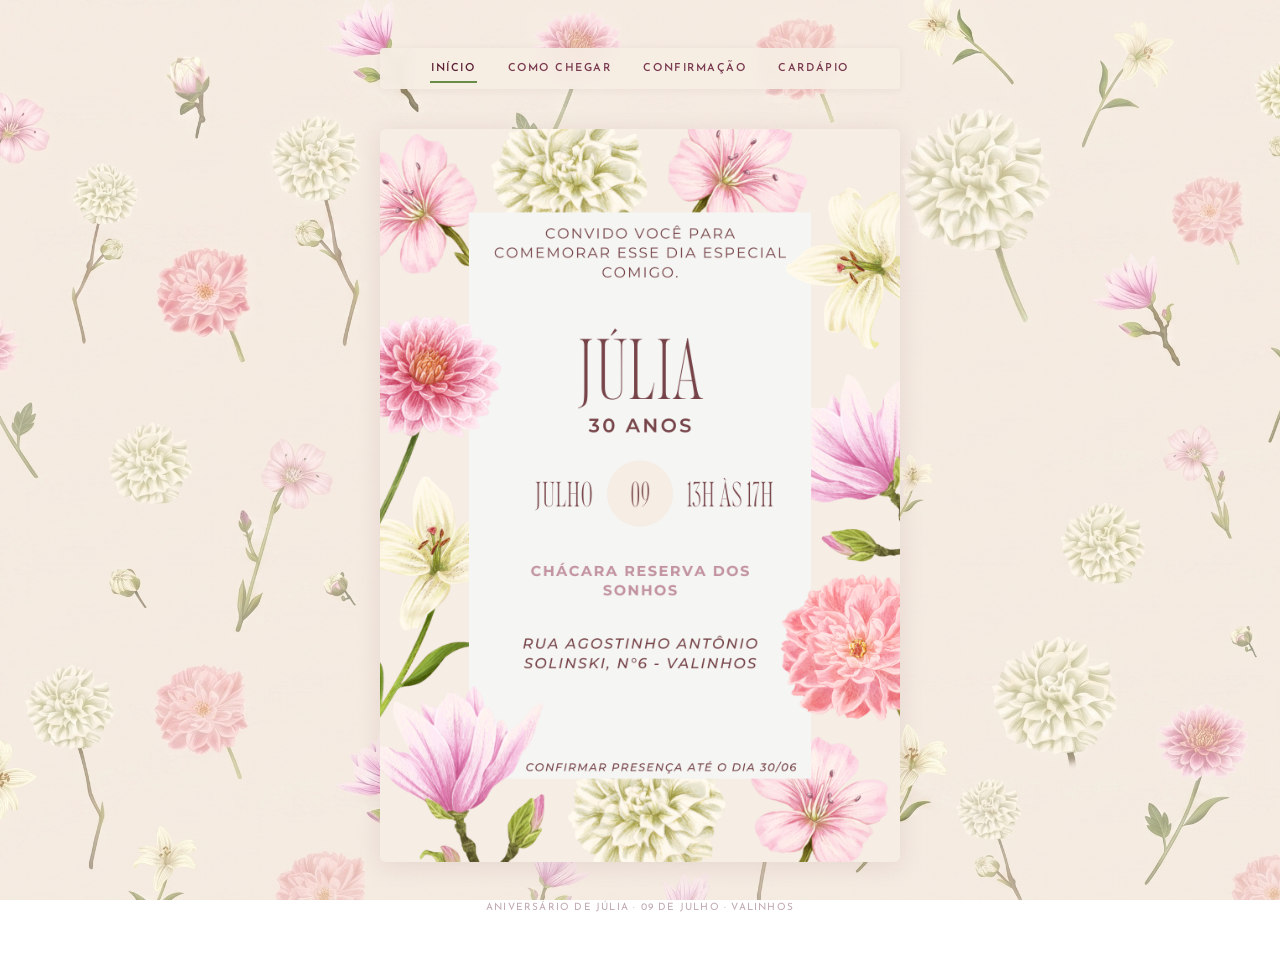
==== index.html @ 39576be2 "Update title with decorative emojis" ====
<!DOCTYPE html>
<html lang="pt-BR">
<head>
<meta charset="UTF-8">
<meta name="viewport" content="width=device-width, initial-scale=1.0">
<title>  🌸 Aniversário de Júlia – 30 Anos 🌸</title>
<link rel="preconnect" href="https://fonts.googleapis.com">
<link href="https://fonts.googleapis.com/css2?family=Cormorant+Garamond:ital,wght@0,400;0,600;1,400&family=Josefin+Sans:wght@300;400;600&display=swap" rel="stylesheet">
<style>
  *, *::before, *::after { box-sizing: border-box; margin: 0; padding: 0; }

  :root {
    --card-bg: #f6ede4;
    --panel-bg: rgba(255,252,252,0.97);
    --circle-bg: #f5efe8;
    --wine: #5c1f35;
    --wine-light: #7a3a50;
    --green: #6a8c4a;
    --font-display: 'Cormorant Garamond', serif;
    --font-ui: 'Josefin Sans', sans-serif;
  }

  html { scroll-behavior: smooth; }

  /* ── CAMADA DE FUNDO (corrige o bug do fundo desaparecendo) ──
     Antes o fundo estava em "background: var(--bg) ... fixed" no body:
     a variável --bg não existia (causava erro silencioso) e o
     "background-attachment: fixed" no body é o que faz a imagem
     "sumir" no Safari/iOS depois de carregar. Usar uma camada fixa
     separada resolve os dois problemas e funciona em qualquer dispositivo. */
  .bg-layer {
    position: fixed;
    inset: 0;
    z-index: -1;
    background: #f6ede4 url('fundo.webp') center center / cover no-repeat;
    transform: translateZ(0);
    -webkit-transform: translateZ(0);
  }

  body {
    font-family: var(--font-ui);
    min-height: 100vh;
    display: flex;
    flex-direction: column;
    align-items: center;
    padding: clamp(1rem, 4vw, 3rem) clamp(0.75rem, 3vw, 2rem);
    gap: clamp(1.5rem, 4vw, 2.5rem);
  }

  /* ── MENU DE NAVEGAÇÃO ── */
  .main-nav {
    width: min(520px, 100%);
    display: flex;
    flex-wrap: wrap;
    justify-content: center;
    gap: clamp(0.6rem, 3.5vw, 1.8rem);
    position: sticky;
    top: 0;
    z-index: 10;
    background: rgba(246,237,228,0.93);
    backdrop-filter: blur(6px);
    -webkit-backdrop-filter: blur(6px);
    padding: 0.65rem 0.5rem;
    border-radius: 4px;
    box-shadow: 0 1px 8px rgba(92,31,53,0.06);
  }

  .nav-btn {
    font-family: var(--font-ui);
    background: none;
    border: none;
    cursor: pointer;
    font-size: clamp(8.5px, 2.3vw, 11px);
    font-weight: 600;
    letter-spacing: 0.14em;
    text-transform: uppercase;
    color: var(--wine-light);
    padding: 0.3rem 0.1rem;
    position: relative;
    transition: color 0.2s;
    white-space: nowrap;
  }

  .nav-btn::after {
    content: '';
    position: absolute;
    left: 0; right: 0; bottom: -4px;
    height: 2px;
    background: var(--green);
    transform: scaleX(0);
    transition: transform 0.25s;
  }

  .nav-btn.active { color: var(--wine); }
  .nav-btn.active::after { transform: scaleX(1); }

  /* ── CONTROLE DE VISUALIZAÇÃO DAS SEÇÕES ── */
  .view-section { display: none; }
  .view-section.view-active { display: block; }

  /* ── INVITE CARD ── */
  .invite-card {
    width: min(520px, 100%);
    border-radius: 6px;
    overflow: hidden;
    box-shadow: 0 4px 24px rgba(92,31,53,0.10);
  }

  /* ── MAP ── */
  .map-section {
    width: min(520px, 100%);
  }

  .section-title {
    font-family: var(--font-ui);
    font-size: clamp(9px, 2.2vw, 11px);
    font-weight: 600;
    letter-spacing: 0.2em;
    color: var(--wine-light);
    text-transform: uppercase;
    text-align: center;
    margin-bottom: 0.75rem;
  }

  .map-container {
    width: 100%;
    border-radius: 6px;
    overflow: hidden;
    box-shadow: 0 2px 16px rgba(92,31,53,0.08);
    background: #e8e0e0;
    height: clamp(180px, 40vw, 260px);
  }

  .map-container iframe {
    width: 100%;
    height: 100%;
    border: none;
  }

  /* ── RSVP FORM ── */
  .rsvp-section {
    width: min(520px, 100%);
    background: var(--card-bg);
    border-radius: 6px;
    padding: clamp(1.5rem, 5vw, 2.5rem) clamp(1.2rem, 4vw, 2rem);
    box-shadow: 0 2px 16px rgba(92,31,53,0.06);
  }

  .rsvp-section .section-title {
    margin-bottom: 0.4rem;
  }

  .rsvp-subtitle {
    font-family: var(--font-display);
    font-style: italic;
    font-size: clamp(12px, 3vw, 15px);
    color: var(--wine-light);
    text-align: center;
    margin-bottom: 1.5rem;
  }

  .form-group {
    display: flex;
    flex-direction: column;
    gap: 0.4rem;
    margin-bottom: 1rem;
  }

  .form-group label {
    font-family: var(--font-ui);
    font-size: clamp(8.5px, 2vw, 10px);
    font-weight: 600;
    letter-spacing: 0.18em;
    color: var(--wine-light);
    text-transform: uppercase;
  }

  .form-group input,
  .form-group textarea {
    font-family: var(--font-display);
    font-size: clamp(13px, 3.2vw, 15px);
    color: var(--wine);
    background: #fff;
    border: 1px solid #e0d0d4;
    border-radius: 3px;
    padding: 0.65rem 0.9rem;
    outline: none;
    transition: border-color 0.2s;
    width: 100%;
  }

  .form-group input:focus,
  .form-group textarea:focus {
    border-color: #c9a0b0;
  }

  .form-group textarea {
    resize: vertical;
    min-height: 90px;
    font-style: italic;
  }

  .form-row {
    display: grid;
    grid-template-columns: 1fr 1fr;
    gap: 0.75rem;
  }

  @media (max-width: 400px) {
    .form-row { grid-template-columns: 1fr; }
  }

  .btn-send {
    width: 100%;
    padding: clamp(0.7rem, 2vw, 0.9rem);
    background: var(--wine);
    color: #fff6f6;
    font-family: var(--font-ui);
    font-size: clamp(9px, 2.2vw, 11px);
    font-weight: 600;
    letter-spacing: 0.22em;
    text-transform: uppercase;
    border: none;
    border-radius: 3px;
    cursor: pointer;
    margin-top: 0.5rem;
    transition: background 0.2s, opacity 0.2s;
  }

  .btn-send:hover { background: #7a2a45; }
  .btn-send:disabled { opacity: 0.5; cursor: not-allowed; }

  .form-msg {
    text-align: center;
    font-family: var(--font-display);
    font-style: italic;
    font-size: clamp(12px, 3vw, 14px);
    color: var(--green);
    margin-top: 0.75rem;
    min-height: 1.5em;
  }

  /* ── CARDÁPIO ── */
  .menu-section {
    width: min(520px, 100%);
    background: var(--card-bg);
    border-radius: 6px;
    padding: clamp(1.5rem, 5vw, 2.5rem) clamp(1.2rem, 4vw, 2rem);
    box-shadow: 0 2px 16px rgba(92,31,53,0.06);
    text-align: center;
  }

  .menu-category {
    margin-bottom: 1.3rem;
  }

  .menu-category:last-child { margin-bottom: 0; }

  .menu-category-label {
    font-family: var(--font-ui);
    font-size: clamp(8px, 2.1vw, 10.5px);
    font-weight: 700;
    letter-spacing: 0.15em;
    color: var(--green);
    text-transform: uppercase;
    margin-bottom: 0.5rem;
  }

  .menu-items {
    font-family: var(--font-display);
    font-size: clamp(13px, 3.1vw, 15.5px);
    font-style: italic;
    color: var(--wine);
    line-height: 1.7;
    letter-spacing: 0.01em;
  }

  .menu-divider {
    width: 40px;
    height: 1px;
    background: #d8c4c8;
    margin: 1.1rem auto 0;
  }

  /* ── FOOTER ── */
  footer {
    font-family: var(--font-ui);
    font-size: 10px;
    letter-spacing: 0.12em;
    color: #c0aab0;
    text-transform: uppercase;
    text-align: center;
    padding-bottom: 0.5rem;
  }
</style>
</head>
<body>

<div class="bg-layer" aria-hidden="true"></div>

<!-- ═══════════ MENU DE NAVEGAÇÃO ═══════════ -->
<nav class="main-nav">
  <button type="button" class="nav-btn active" data-target="view-inicio">Início</button>
  <button type="button" class="nav-btn" data-target="view-chegar">Como Chegar</button>
  <button type="button" class="nav-btn" data-target="view-confirmacao">Confirmação</button>
  <button type="button" class="nav-btn" data-target="view-cardapio">Cardápio</button>
</nav>

<!-- ═══════════ INVITE CARD ═══════════ -->
<div class="invite-card view-section view-active" id="view-inicio">
  <img src="convite.png" alt="Convite Aniversário Júlia" style="width:100%; display:block; border-radius:6px;">
</div>

<!-- ═══════════ MAPA ═══════════ -->
<div class="map-section view-section" id="view-chegar">
  <p class="section-title">Como Chegar</p>
  <div class="map-container">
    <iframe
      loading="lazy"
      allowfullscreen
      referrerpolicy="no-referrer-when-downgrade"
      src="https://www.google.com/maps/embed?pb=!1m18!1m12!1m3!1d3674.533057494728!2d-46.991611324689!3d-22.930587579238427!2m3!1f0!2f0!3f0!3m2!1i1024!2i768!4f13.1!3m3!1m2!1s0x94c8cf005be71d9f%3A0x52d4d9bfb4c0d7a4!2sCh%C3%A1cara%20Reserva%20dos%20Sonhos!5e0!3m2!1spt-BR!2sbr!4v1781654875701!5m2!1spt-BR!2sbr">
    </iframe>
  </div>
</div>

<!-- ═══════════ FORMULÁRIO RSVP ═══════════ -->
<form class="rsvp-section view-section" id="view-confirmacao">

  <input type="hidden" name="access_key" value="3a82b4ee-be15-44a7-8eef-6cffc9b2fc6e">

  <p class="section-title">Confirmar Presença</p>
  <p class="rsvp-subtitle">Confirme até o dia 30 de junho</p>

  <div class="form-row">
    <div class="form-group">
      <label for="nome">Nome completo</label>
      <input type="text" id="nome" name="Nome" placeholder="Seu nome" autocomplete="name" required>
    </div>
    <div class="form-group">
      <label for="telefone">WhatsApp / Telefone</label>
      <input type="tel" id="telefone" name="Telefone" placeholder="(00) 00000-0000" autocomplete="tel" required>
    </div>
  </div>

  <div class="form-group">
    <label for="mensagem">Mensagem para a aniversariante</label>
    <textarea id="mensagem" name="Mensagem" placeholder="Deixe um recado carinhoso para a Júlia…"></textarea>
  </div>

  <button type="submit" class="btn-send">Enviar Confirmação</button>
  <p class="form-msg" id="form-msg"></p>
</form>

<!-- ═══════════ CARDÁPIO ═══════════ -->
<div class="menu-section view-section" id="view-cardapio">
  <p class="section-title">Cardápio</p>
  <p class="rsvp-subtitle">Sabores selecionados para celebrar esse dia especial</p>

  <div class="menu-category">
    <p class="menu-category-label">Proteínas / Churrasco</p>
    <p class="menu-items">Picanha premium · Costela bovina defumada · Linguiça toscana · Panceta · Filé de coxa · Queijo coalho · Pão de alho</p>
  </div>

  <div class="menu-divider"></div>

  <div class="menu-category">
    <p class="menu-category-label">Guarnições</p>
    <p class="menu-items">Arroz branco · Arroz temperado · Ovos de codorna · Batata frita · Farofa caseira · Maionese de legumes</p>
  </div>

  <div class="menu-divider"></div>

  <div class="menu-category">
    <p class="menu-category-label">Saladas</p>
    <p class="menu-items">Vinagrete · Caponata de berinjela e abobrinha · Salada tropical (palmito, tomate cereja, champignon, rúcula, alface, manga e cebola roxa)</p>
  </div>

  <div class="menu-divider"></div>

  <div class="menu-category">
    <p class="menu-category-label">Bebidas</p>
    <p class="menu-items">Chopp Pilsen (Cervejaria Hebling) · Suco de laranja · Coca-Cola (Original e Zero) · Guaraná Antarctica (Original e Zero) · Água aromatizada · Água mineral 500ml · Água com gás 500ml</p>
  </div>
</div>

<footer>Aniversário de Júlia · 09 de Julho · Valinhos</footer>

<script>
// ── NAVEGAÇÃO ENTRE SEÇÕES ──
const navButtons = document.querySelectorAll('.nav-btn');
const viewSections = document.querySelectorAll('.view-section');

navButtons.forEach(btn => {
  btn.addEventListener('click', () => {
    navButtons.forEach(b => b.classList.remove('active'));
    viewSections.forEach(v => v.classList.remove('view-active'));

    btn.classList.add('active');
    document.getElementById(btn.dataset.target).classList.add('view-active');
    window.scrollTo({ top: 0, behavior: 'smooth' });
  });
});

// ── ENVIO DO FORMULÁRIO (RSVP) ──
const form = document.getElementById('view-confirmacao');
const submitBtn = form.querySelector('button[type="submit"]');
const feedback = document.getElementById('form-msg');

form.addEventListener('submit', async (e) => {
    e.preventDefault();

    const formData = new FormData(form);

    formData.append("subject", "Confirmação de Presença – Aniversário da Júlia 30 Anos");
    formData.append("redirect", "");

    const originalText = submitBtn.textContent;

    submitBtn.textContent = "Enviando...";
    submitBtn.disabled = true;
    feedback.style.color = '#6a8c4a';
    feedback.textContent = "Enviando sua confirmação... 🌸";

    try {
        const response = await fetch("https://api.web3forms.com/submit", {
            method: "POST",
            body: formData
        });

        const data = await response.json();

        if (response.ok) {
            feedback.style.color = '#6a8c4a';
            feedback.textContent = "Presença confirmada com sucesso! Obrigado! 🌸";
            alert("Presença confirmada com sucesso! Obrigado! 🌸");
            form.reset();
        } else {
            feedback.style.color = '#a03050';
            feedback.textContent = "Erro ao enviar: " + data.message;
            alert("Erro ao enviar: " + data.message);
        }

    } catch (error) {
        feedback.style.color = '#a03050';
        feedback.textContent = "Ops! Algo deu errado. Por favor, tente novamente.";
        alert("Ops! Algo deu errado. Por favor, tente novamente.");
    } finally {
        submitBtn.textContent = originalText;
        submitBtn.disabled = false;
    }
});
</script>

</body>
</html>
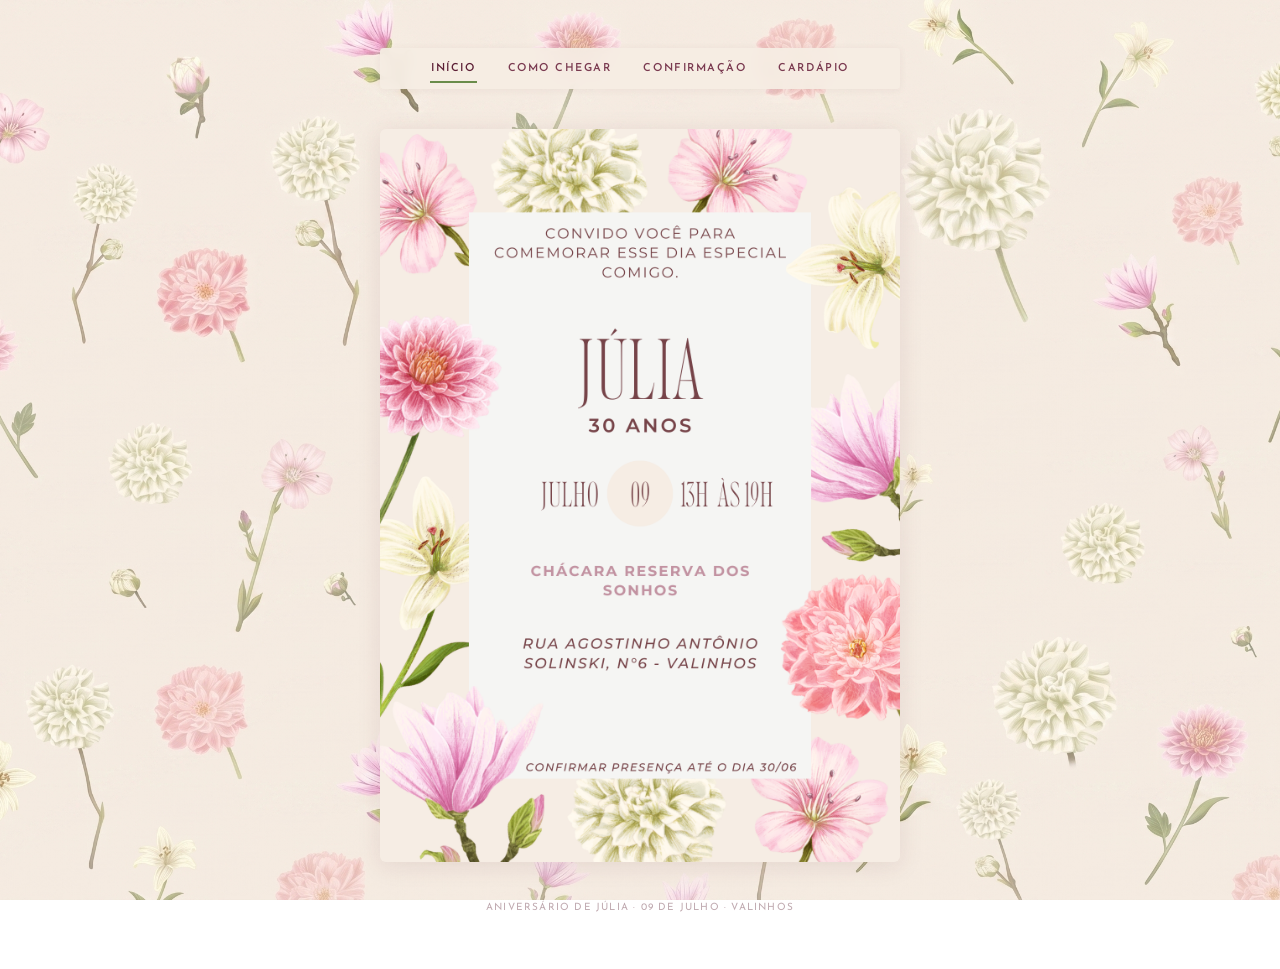
==== commit 60668290: "Add files via upload" ====
--- a/index.html
+++ b/index.html
@@ -3,296 +3,11 @@
 <head>
 <meta charset="UTF-8">
 <meta name="viewport" content="width=device-width, initial-scale=1.0">
-<title>  🌸 Aniversário de Júlia – 30 Anos 🌸</title>
+<title>Aniversário de Júlia – 30 Anos</title>
+<link rel="icon" href="icone.png" type="image/png">
 <link rel="preconnect" href="https://fonts.googleapis.com">
 <link href="https://fonts.googleapis.com/css2?family=Cormorant+Garamond:ital,wght@0,400;0,600;1,400&family=Josefin+Sans:wght@300;400;600&display=swap" rel="stylesheet">
-<style>
-  *, *::before, *::after { box-sizing: border-box; margin: 0; padding: 0; }
-
-  :root {
-    --card-bg: #f6ede4;
-    --panel-bg: rgba(255,252,252,0.97);
-    --circle-bg: #f5efe8;
-    --wine: #5c1f35;
-    --wine-light: #7a3a50;
-    --green: #6a8c4a;
-    --font-display: 'Cormorant Garamond', serif;
-    --font-ui: 'Josefin Sans', sans-serif;
-  }
-
-  html { scroll-behavior: smooth; }
-
-  /* ── CAMADA DE FUNDO (corrige o bug do fundo desaparecendo) ──
-     Antes o fundo estava em "background: var(--bg) ... fixed" no body:
-     a variável --bg não existia (causava erro silencioso) e o
-     "background-attachment: fixed" no body é o que faz a imagem
-     "sumir" no Safari/iOS depois de carregar. Usar uma camada fixa
-     separada resolve os dois problemas e funciona em qualquer dispositivo. */
-  .bg-layer {
-    position: fixed;
-    inset: 0;
-    z-index: -1;
-    background: #f6ede4 url('fundo.webp') center center / cover no-repeat;
-    transform: translateZ(0);
-    -webkit-transform: translateZ(0);
-  }
-
-  body {
-    font-family: var(--font-ui);
-    min-height: 100vh;
-    display: flex;
-    flex-direction: column;
-    align-items: center;
-    padding: clamp(1rem, 4vw, 3rem) clamp(0.75rem, 3vw, 2rem);
-    gap: clamp(1.5rem, 4vw, 2.5rem);
-  }
-
-  /* ── MENU DE NAVEGAÇÃO ── */
-  .main-nav {
-    width: min(520px, 100%);
-    display: flex;
-    flex-wrap: wrap;
-    justify-content: center;
-    gap: clamp(0.6rem, 3.5vw, 1.8rem);
-    position: sticky;
-    top: 0;
-    z-index: 10;
-    background: rgba(246,237,228,0.93);
-    backdrop-filter: blur(6px);
-    -webkit-backdrop-filter: blur(6px);
-    padding: 0.65rem 0.5rem;
-    border-radius: 4px;
-    box-shadow: 0 1px 8px rgba(92,31,53,0.06);
-  }
-
-  .nav-btn {
-    font-family: var(--font-ui);
-    background: none;
-    border: none;
-    cursor: pointer;
-    font-size: clamp(8.5px, 2.3vw, 11px);
-    font-weight: 600;
-    letter-spacing: 0.14em;
-    text-transform: uppercase;
-    color: var(--wine-light);
-    padding: 0.3rem 0.1rem;
-    position: relative;
-    transition: color 0.2s;
-    white-space: nowrap;
-  }
-
-  .nav-btn::after {
-    content: '';
-    position: absolute;
-    left: 0; right: 0; bottom: -4px;
-    height: 2px;
-    background: var(--green);
-    transform: scaleX(0);
-    transition: transform 0.25s;
-  }
-
-  .nav-btn.active { color: var(--wine); }
-  .nav-btn.active::after { transform: scaleX(1); }
-
-  /* ── CONTROLE DE VISUALIZAÇÃO DAS SEÇÕES ── */
-  .view-section { display: none; }
-  .view-section.view-active { display: block; }
-
-  /* ── INVITE CARD ── */
-  .invite-card {
-    width: min(520px, 100%);
-    border-radius: 6px;
-    overflow: hidden;
-    box-shadow: 0 4px 24px rgba(92,31,53,0.10);
-  }
-
-  /* ── MAP ── */
-  .map-section {
-    width: min(520px, 100%);
-  }
-
-  .section-title {
-    font-family: var(--font-ui);
-    font-size: clamp(9px, 2.2vw, 11px);
-    font-weight: 600;
-    letter-spacing: 0.2em;
-    color: var(--wine-light);
-    text-transform: uppercase;
-    text-align: center;
-    margin-bottom: 0.75rem;
-  }
-
-  .map-container {
-    width: 100%;
-    border-radius: 6px;
-    overflow: hidden;
-    box-shadow: 0 2px 16px rgba(92,31,53,0.08);
-    background: #e8e0e0;
-    height: clamp(180px, 40vw, 260px);
-  }
-
-  .map-container iframe {
-    width: 100%;
-    height: 100%;
-    border: none;
-  }
-
-  /* ── RSVP FORM ── */
-  .rsvp-section {
-    width: min(520px, 100%);
-    background: var(--card-bg);
-    border-radius: 6px;
-    padding: clamp(1.5rem, 5vw, 2.5rem) clamp(1.2rem, 4vw, 2rem);
-    box-shadow: 0 2px 16px rgba(92,31,53,0.06);
-  }
-
-  .rsvp-section .section-title {
-    margin-bottom: 0.4rem;
-  }
-
-  .rsvp-subtitle {
-    font-family: var(--font-display);
-    font-style: italic;
-    font-size: clamp(12px, 3vw, 15px);
-    color: var(--wine-light);
-    text-align: center;
-    margin-bottom: 1.5rem;
-  }
-
-  .form-group {
-    display: flex;
-    flex-direction: column;
-    gap: 0.4rem;
-    margin-bottom: 1rem;
-  }
-
-  .form-group label {
-    font-family: var(--font-ui);
-    font-size: clamp(8.5px, 2vw, 10px);
-    font-weight: 600;
-    letter-spacing: 0.18em;
-    color: var(--wine-light);
-    text-transform: uppercase;
-  }
-
-  .form-group input,
-  .form-group textarea {
-    font-family: var(--font-display);
-    font-size: clamp(13px, 3.2vw, 15px);
-    color: var(--wine);
-    background: #fff;
-    border: 1px solid #e0d0d4;
-    border-radius: 3px;
-    padding: 0.65rem 0.9rem;
-    outline: none;
-    transition: border-color 0.2s;
-    width: 100%;
-  }
-
-  .form-group input:focus,
-  .form-group textarea:focus {
-    border-color: #c9a0b0;
-  }
-
-  .form-group textarea {
-    resize: vertical;
-    min-height: 90px;
-    font-style: italic;
-  }
-
-  .form-row {
-    display: grid;
-    grid-template-columns: 1fr 1fr;
-    gap: 0.75rem;
-  }
-
-  @media (max-width: 400px) {
-    .form-row { grid-template-columns: 1fr; }
-  }
-
-  .btn-send {
-    width: 100%;
-    padding: clamp(0.7rem, 2vw, 0.9rem);
-    background: var(--wine);
-    color: #fff6f6;
-    font-family: var(--font-ui);
-    font-size: clamp(9px, 2.2vw, 11px);
-    font-weight: 600;
-    letter-spacing: 0.22em;
-    text-transform: uppercase;
-    border: none;
-    border-radius: 3px;
-    cursor: pointer;
-    margin-top: 0.5rem;
-    transition: background 0.2s, opacity 0.2s;
-  }
-
-  .btn-send:hover { background: #7a2a45; }
-  .btn-send:disabled { opacity: 0.5; cursor: not-allowed; }
-
-  .form-msg {
-    text-align: center;
-    font-family: var(--font-display);
-    font-style: italic;
-    font-size: clamp(12px, 3vw, 14px);
-    color: var(--green);
-    margin-top: 0.75rem;
-    min-height: 1.5em;
-  }
-
-  /* ── CARDÁPIO ── */
-  .menu-section {
-    width: min(520px, 100%);
-    background: var(--card-bg);
-    border-radius: 6px;
-    padding: clamp(1.5rem, 5vw, 2.5rem) clamp(1.2rem, 4vw, 2rem);
-    box-shadow: 0 2px 16px rgba(92,31,53,0.06);
-    text-align: center;
-  }
-
-  .menu-category {
-    margin-bottom: 1.3rem;
-  }
-
-  .menu-category:last-child { margin-bottom: 0; }
-
-  .menu-category-label {
-    font-family: var(--font-ui);
-    font-size: clamp(8px, 2.1vw, 10.5px);
-    font-weight: 700;
-    letter-spacing: 0.15em;
-    color: var(--green);
-    text-transform: uppercase;
-    margin-bottom: 0.5rem;
-  }
-
-  .menu-items {
-    font-family: var(--font-display);
-    font-size: clamp(13px, 3.1vw, 15.5px);
-    font-style: italic;
-    color: var(--wine);
-    line-height: 1.7;
-    letter-spacing: 0.01em;
-  }
-
-  .menu-divider {
-    width: 40px;
-    height: 1px;
-    background: #d8c4c8;
-    margin: 1.1rem auto 0;
-  }
-
-  /* ── FOOTER ── */
-  footer {
-    font-family: var(--font-ui);
-    font-size: 10px;
-    letter-spacing: 0.12em;
-    color: #c0aab0;
-    text-transform: uppercase;
-    text-align: center;
-    padding-bottom: 0.5rem;
-  }
-</style>
+<link rel="stylesheet" href="style.css">
 </head>
 <body>
 
@@ -332,15 +47,9 @@
   <p class="section-title">Confirmar Presença</p>
   <p class="rsvp-subtitle">Confirme até o dia 30 de junho</p>
 
-  <div class="form-row">
-    <div class="form-group">
-      <label for="nome">Nome completo</label>
-      <input type="text" id="nome" name="Nome" placeholder="Seu nome" autocomplete="name" required>
-    </div>
-    <div class="form-group">
-      <label for="telefone">WhatsApp / Telefone</label>
-      <input type="tel" id="telefone" name="Telefone" placeholder="(00) 00000-0000" autocomplete="tel" required>
-    </div>
+  <div class="form-group">
+    <label for="nome">Nome completo</label>
+    <input type="text" id="nome" name="Nome" placeholder="Seu nome" autocomplete="name" required>
   </div>
 
   <div class="form-group">
@@ -359,98 +68,36 @@
 
   <div class="menu-category">
     <p class="menu-category-label">Proteínas / Churrasco</p>
-    <p class="menu-items">Picanha premium · Costela bovina defumada · Linguiça toscana · Panceta · Filé de coxa · Queijo coalho · Pão de alho</p>
+    <p class="menu-items">Picanha premium · Fraldinha red premium · Costela bovina defumada · Linguiça toscana · Panceta · Filé de coxa · Queijo coalho · Pão de alho</p>
   </div>
 
-  <div class="menu-divider"></div>
 
   <div class="menu-category">
     <p class="menu-category-label">Guarnições</p>
     <p class="menu-items">Arroz branco · Arroz temperado · Ovos de codorna · Batata frita · Farofa caseira · Maionese de legumes</p>
   </div>
-
-  <div class="menu-divider"></div>
+ 
 
   <div class="menu-category">
     <p class="menu-category-label">Saladas</p>
     <p class="menu-items">Vinagrete · Caponata de berinjela e abobrinha · Salada tropical (palmito, tomate cereja, champignon, rúcula, alface, manga e cebola roxa)</p>
   </div>
-
-  <div class="menu-divider"></div>
+ 
 
   <div class="menu-category">
     <p class="menu-category-label">Bebidas</p>
-    <p class="menu-items">Chopp Pilsen (Cervejaria Hebling) · Suco de laranja · Coca-Cola (Original e Zero) · Guaraná Antarctica (Original e Zero) · Água aromatizada · Água mineral 500ml · Água com gás 500ml</p>
+    <p class="menu-items">Chopp · Suco de laranja · Coca-Cola (Original e Zero) · Guaraná Antarctica (Original e Zero) · Água mineral  · Água com gás </p>
+  </div>
+ 
+
+ <div class="menu-category">
+    <p class="menu-category-label">Sobremesa</p>
+    <p class="menu-items">Bolo e Doces </p>
   </div>
 </div>
 
 <footer>Aniversário de Júlia · 09 de Julho · Valinhos</footer>
 
-<script>
-// ── NAVEGAÇÃO ENTRE SEÇÕES ──
-const navButtons = document.querySelectorAll('.nav-btn');
-const viewSections = document.querySelectorAll('.view-section');
-
-navButtons.forEach(btn => {
-  btn.addEventListener('click', () => {
-    navButtons.forEach(b => b.classList.remove('active'));
-    viewSections.forEach(v => v.classList.remove('view-active'));
-
-    btn.classList.add('active');
-    document.getElementById(btn.dataset.target).classList.add('view-active');
-    window.scrollTo({ top: 0, behavior: 'smooth' });
-  });
-});
-
-// ── ENVIO DO FORMULÁRIO (RSVP) ──
-const form = document.getElementById('view-confirmacao');
-const submitBtn = form.querySelector('button[type="submit"]');
-const feedback = document.getElementById('form-msg');
-
-form.addEventListener('submit', async (e) => {
-    e.preventDefault();
-
-    const formData = new FormData(form);
-
-    formData.append("subject", "Confirmação de Presença – Aniversário da Júlia 30 Anos");
-    formData.append("redirect", "");
-
-    const originalText = submitBtn.textContent;
-
-    submitBtn.textContent = "Enviando...";
-    submitBtn.disabled = true;
-    feedback.style.color = '#6a8c4a';
-    feedback.textContent = "Enviando sua confirmação... 🌸";
-
-    try {
-        const response = await fetch("https://api.web3forms.com/submit", {
-            method: "POST",
-            body: formData
-        });
-
-        const data = await response.json();
-
-        if (response.ok) {
-            feedback.style.color = '#6a8c4a';
-            feedback.textContent = "Presença confirmada com sucesso! Obrigado! 🌸";
-            alert("Presença confirmada com sucesso! Obrigado! 🌸");
-            form.reset();
-        } else {
-            feedback.style.color = '#a03050';
-            feedback.textContent = "Erro ao enviar: " + data.message;
-            alert("Erro ao enviar: " + data.message);
-        }
-
-    } catch (error) {
-        feedback.style.color = '#a03050';
-        feedback.textContent = "Ops! Algo deu errado. Por favor, tente novamente.";
-        alert("Ops! Algo deu errado. Por favor, tente novamente.");
-    } finally {
-        submitBtn.textContent = originalText;
-        submitBtn.disabled = false;
-    }
-});
-</script>
-
+<script src="script.js"></script>
 </body>
 </html>
--- a/style.css
+++ b/style.css
@@ -0,0 +1,279 @@
+*, *::before, *::after { box-sizing: border-box; margin: 0; padding: 0; }
+
+:root {
+  --card-bg: #f6ede4;
+  --panel-bg: rgba(255,252,252,0.97);
+  --circle-bg: #f5efe8;
+  --wine: #5c1f35;
+  --wine-light: #7a3a50;
+  --green: #6a8c4a;
+  --font-display: 'Cormorant Garamond', serif;
+  --font-ui: 'Josefin Sans', sans-serif;
+}
+
+html { scroll-behavior: smooth; }
+
+.bg-layer {
+  position: fixed;
+  inset: 0;
+  z-index: -1;
+  background: #f6ede4 url('fundo.webp') center center / cover no-repeat;
+  transform: translateZ(0);
+  -webkit-transform: translateZ(0);
+}
+
+body {
+  font-family: var(--font-ui);
+  min-height: 100vh;
+  display: flex;
+  flex-direction: column;
+  align-items: center;
+  padding: clamp(1rem, 4vw, 3rem) clamp(0.75rem, 3vw, 2rem);
+  gap: clamp(1.5rem, 4vw, 2.5rem);
+}
+
+/* ── MENU DE NAVEGAÇÃO ── */
+.main-nav {
+  width: min(520px, 100%);
+  display: flex;
+  flex-wrap: wrap;
+  justify-content: center;
+  gap: clamp(0.6rem, 3.5vw, 1.8rem);
+  position: sticky;
+  top: 0;
+  z-index: 10;
+  background: rgba(246,237,228,0.93);
+  backdrop-filter: blur(6px);
+  -webkit-backdrop-filter: blur(6px);
+  padding: 0.65rem 0.5rem;
+  border-radius: 4px;
+  box-shadow: 0 1px 8px rgba(92,31,53,0.06);
+}
+
+.nav-btn {
+  font-family: var(--font-ui);
+  background: none;
+  border: none;
+  cursor: pointer;
+  font-size: clamp(8.5px, 2.3vw, 11px);
+  font-weight: 600;
+  letter-spacing: 0.14em;
+  text-transform: uppercase;
+  color: var(--wine-light);
+  padding: 0.3rem 0.1rem;
+  position: relative;
+  transition: color 0.2s;
+  white-space: nowrap;
+}
+
+.nav-btn::after {
+  content: '';
+  position: absolute;
+  left: 0; right: 0; bottom: -4px;
+  height: 2px;
+  background: var(--green);
+  transform: scaleX(0);
+  transition: transform 0.25s;
+}
+
+.nav-btn.active { color: var(--wine); }
+.nav-btn.active::after { transform: scaleX(1); }
+
+/* ── CONTROLE DE VISUALIZAÇÃO DAS SEÇÕES ── */
+.view-section { display: none; }
+.view-section.view-active { display: block; }
+
+/* ── INVITE CARD ── */
+.invite-card {
+  width: min(520px, 100%);
+  border-radius: 6px;
+  overflow: hidden;
+  box-shadow: 0 4px 24px rgba(92,31,53,0.10);
+}
+
+/* ── MAP ── */
+.map-section {
+  width: min(520px, 100%);
+}
+
+.section-title {
+  font-family: var(--font-ui);
+  font-size: clamp(9px, 2.2vw, 11px);
+  font-weight: 600;
+  letter-spacing: 0.2em;
+  color: var(--wine-light);
+  text-transform: uppercase;
+  text-align: center;
+  margin-bottom: 0.75rem;
+}
+
+.map-container {
+  width: 100%;
+  border-radius: 6px;
+  overflow: hidden;
+  box-shadow: 0 2px 16px rgba(92,31,53,0.08);
+  background: #e8e0e0;
+  height: clamp(180px, 40vw, 260px);
+}
+
+.map-container iframe {
+  width: 100%;
+  height: 100%;
+  border: none;
+}
+
+/* ── RSVP FORM ── */
+.rsvp-section {
+  width: min(520px, 100%);
+  background: var(--card-bg);
+  border-radius: 6px;
+  padding: clamp(1.5rem, 5vw, 2.5rem) clamp(1.2rem, 4vw, 2rem);
+  box-shadow: 0 2px 16px rgba(92,31,53,0.06);
+}
+
+.rsvp-section .section-title {
+  margin-bottom: 0.4rem;
+}
+
+.rsvp-subtitle {
+  font-family: var(--font-display);
+  font-style: italic;
+  font-size: clamp(12px, 3vw, 15px);
+  color: var(--wine-light);
+  text-align: center;
+  margin-bottom: 1.5rem;
+}
+
+.form-group {
+  display: flex;
+  flex-direction: column;
+  gap: 0.4rem;
+  margin-bottom: 1rem;
+}
+
+.form-group label {
+  font-family: var(--font-ui);
+  font-size: clamp(8.5px, 2vw, 10px);
+  font-weight: 600;
+  letter-spacing: 0.18em;
+  color: var(--wine-light);
+  text-transform: uppercase;
+}
+
+.form-group input,
+.form-group textarea {
+  font-family: var(--font-display);
+  font-size: clamp(13px, 3.2vw, 15px);
+  color: var(--wine);
+  background: #fff;
+  border: 1px solid #e0d0d4;
+  border-radius: 3px;
+  padding: 0.65rem 0.9rem;
+  outline: none;
+  transition: border-color 0.2s;
+  width: 100%;
+}
+
+.form-group input:focus,
+.form-group textarea:focus {
+  border-color: #c9a0b0;
+}
+
+.form-group textarea {
+  resize: vertical;
+  min-height: 90px;
+  font-style: italic;
+}
+
+.form-row {
+  display: grid;
+  grid-template-columns: 1fr 1fr;
+  gap: 0.75rem;
+}
+
+@media (max-width: 400px) {
+  .form-row { grid-template-columns: 1fr; }
+}
+
+.btn-send {
+  width: 100%;
+  padding: clamp(0.7rem, 2vw, 0.9rem);
+  background: var(--wine);
+  color: #fff6f6;
+  font-family: var(--font-ui);
+  font-size: clamp(9px, 2.2vw, 11px);
+  font-weight: 600;
+  letter-spacing: 0.22em;
+  text-transform: uppercase;
+  border: none;
+  border-radius: 3px;
+  cursor: pointer;
+  margin-top: 0.5rem;
+  transition: background 0.2s, opacity 0.2s;
+}
+
+.btn-send:hover { background: #7a2a45; }
+.btn-send:disabled { opacity: 0.5; cursor: not-allowed; }
+
+.form-msg {
+  text-align: center;
+  font-family: var(--font-display);
+  font-style: italic;
+  font-size: clamp(12px, 3vw, 14px);
+  color: var(--green);
+  margin-top: 0.75rem;
+  min-height: 1.5em;
+}
+
+/* ── CARDÁPIO ── */
+.menu-section {
+  width: min(520px, 100%);
+  background: var(--card-bg);
+  border-radius: 6px;
+  padding: clamp(1.5rem, 5vw, 2.5rem) clamp(1.2rem, 4vw, 2rem);
+  box-shadow: 0 2px 16px rgba(92,31,53,0.06);
+  text-align: center;
+}
+
+.menu-category {
+  margin-bottom: 1.3rem;
+}
+
+.menu-category:last-child { margin-bottom: 0; }
+
+.menu-category-label {
+  font-family: var(--font-ui);
+  font-size: clamp(8px, 2.1vw, 10.5px);
+  font-weight: 700;
+  letter-spacing: 0.15em;
+  color: var(--green);
+  text-transform: uppercase;
+  margin-bottom: 0.5rem;
+}
+
+.menu-items {
+  font-family: var(--font-display);
+  font-size: clamp(13px, 3.1vw, 15.5px);
+  font-style: italic;
+  color: var(--wine);
+  line-height: 1.7;
+  letter-spacing: 0.01em;
+}
+
+.menu-divider {
+  width: 40px;
+  height: 1px;
+  background: #d8c4c8;
+  margin: 1.1rem auto 0;
+}
+
+/* ── FOOTER ── */
+footer {
+  font-family: var(--font-ui);
+  font-size: 10px;
+  letter-spacing: 0.12em;
+  color: #c0aab0;
+  text-transform: uppercase;
+  text-align: center;
+  padding-bottom: 0.5rem;
+}
